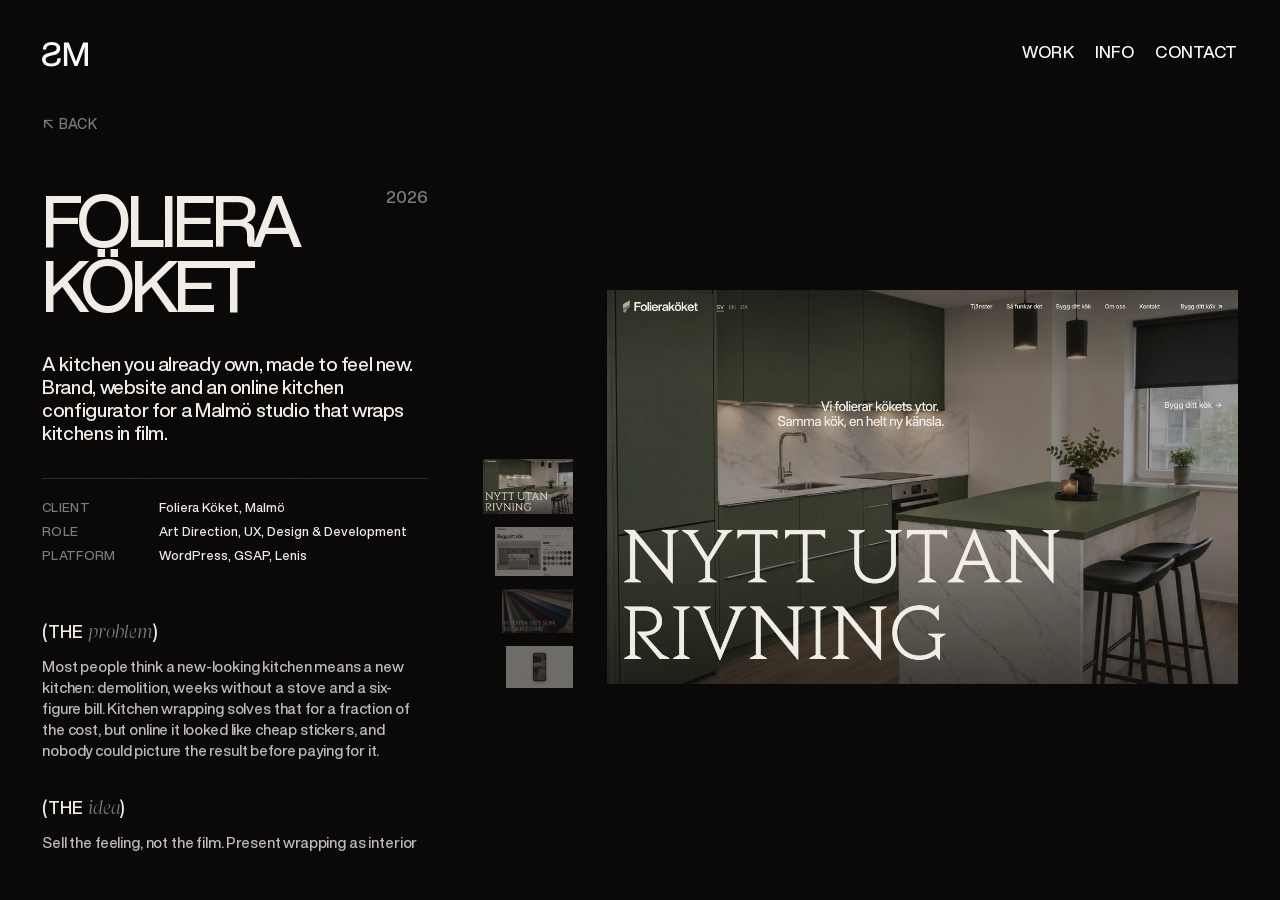
==== work/folierakoket/index.html @ e26faf3f "Portfolio v15: Foliera Köket case page, work list, fade page transitions, phone burger visible" ====
<!doctype html>
<html lang="en">
<head>
  <meta charset="utf-8">
  <meta name="viewport" content="width=device-width, initial-scale=1, viewport-fit=cover">
  <title>Foliera Köket — Studio Milad</title>
  <meta name="description" content="Foliera Köket: art direction, UX, design and development of a trilingual site with a kitchen configurator. Studio Milad, 2026.">
  <meta name="theme-color" content="#060404">
  <link rel="stylesheet" href="../../css/style.css?v=18">
  <link rel="stylesheet" href="../../css/case.css?v=1">
  <script>
    // came here through a link on the site: start under the veil and fade in (art-yakushev)
    try { if (sessionStorage.getItem('ms-nav')) document.documentElement.classList.add('is-arriving'); } catch (e) {}
  </script>
</head>
<body class="page-case">
  <nav class="topnav is-on" aria-label="Main">
    <a class="logo" href="../../" aria-label="Studio Milad"><svg viewBox="-17 -728 1397 744" aria-hidden="true"><path d="M260 16L260 16Q401 16 480 -48Q558 -112 559 -235L559 -235L452 -235Q449 -75 258 -75L258 -75Q179 -75 137 -105Q94 -136 94 -194L94 -194Q94 -241 129 -266Q164 -292 255 -312L255 -312L316 -325Q426 -347 482 -397Q538 -447 538 -535Q538 -623 470 -675Q402 -728 286 -728L286 -728Q146 -728 76 -668Q5 -608 3 -503L3 -503L109 -503Q114 -572 155 -604Q195 -637 285 -637L285 -637Q355 -637 392 -611Q429 -585 429 -537L429 -537Q429 -488 396 -463L396 -463Q363 -436 274 -417L274 -417L212 -404Q90 -378 37 -329Q-17 -280 -17 -197L-17 -197Q-17 -98 57 -41Q130 16 260 16ZM1090 -343L1090 -343L1231 -712L1380 -712L1380 0L1277 0L1277 -223Q1277 -464 1281 -584L1281 -584Q1260 -520 1221 -419L1221 -419L1060 0L970 0L807 -419Q774 -507 748 -581L748 -581Q752 -462 752 -223L752 -223L752 0L649 0L649 -712L797 -712L943 -333Q988 -215 1016 -132L1016 -132Q1049 -231 1090 -343Z"/></svg></a>
    <span class="topnav__links"><a href="../../#work">Work</a><a href="../../#about">Info</a><a href="../../#contact">Contact</a></span>
  </nav>
  <button class="burger" type="button" aria-label="Menu" aria-expanded="false" aria-controls="menu"><i></i><i></i></button>
  <nav class="menu" id="menu" aria-label="Menu">
    <a href="../../">Home</a><a href="../../#work">Work</a><a href="../../#about">Info</a><a href="../../#contact">Contact</a>
  </nav>

  <main class="case">
    <!-- info (luke-baffait: title + year, text, tags, visit) -->
    <section class="case__info">
      <a class="case__back" href="../../#work">↖ Back</a>

      <h1 class="case__title"><span class="case__mask"><span>Foliera Köket</span></span><sup class="case__year">2026</sup></h1>
      <p class="case__lede">A kitchen you already own, made to feel new. Brand, website and an online kitchen configurator for a Malmö studio that wraps kitchens in film.</p>

      <dl class="case__meta">
        <div><dt>Client</dt><dd>Foliera Köket, Malmö</dd></div>
        <div><dt>Role</dt><dd>Art Direction, UX, Design &amp; Development</dd></div>
        <div><dt>Platform</dt><dd>WordPress, GSAP, Lenis</dd></div>
      </dl>

      <div class="case__story">
        <div class="case__part">
          <h2 class="case__label">(The <em>problem</em>)</h2>
          <p>Most people think a new-looking kitchen means a new kitchen: demolition, weeks without a stove and a six-figure bill. Kitchen wrapping solves that for a fraction of the cost, but online it looked like cheap stickers, and nobody could picture the result before paying for it.</p>
        </div>
        <div class="case__part">
          <h2 class="case__label">(The <em>idea</em>)</h2>
          <p>Sell the feeling, not the film. Present wrapping as interior design, calm and editorial like a magazine spread, and let people design their own kitchen before anyone comes to measure.</p>
        </div>
        <div class="case__part">
          <h2 class="case__label">(The <em>solution</em>)</h2>
          <p>A trilingual site (Swedish, English, Danish) with large serif caps over real kitchens and soft scroll motion. At its heart is “Bygg ditt kök”: pick doors, countertop and handles from over 1&nbsp;000 finishes, see the kitchen change live and send it as a quote request that becomes a PDF quote with the ROT deduction worked out. A separate page speaks to hotels and property owners.</p>
        </div>
      </div>

      <a class="case__visit" href="https://folierakoket.se" target="_blank" rel="noopener">Visit site ↗</a>
    </section>

    <!-- gallery (luke-baffait: thumbnails scroll past, the one in the middle grows and fills the big frame) -->
    <section class="case__gallery" aria-label="Images">
      <div class="case__thumbs"><div class="case__thumbs-in">
        <button type="button" aria-label="Front page"><img src="../../assets/img/work/folierakoket/01-hero.webp" alt=""></button>
        <button type="button" aria-label="Kitchen configurator"><img src="../../assets/img/work/folierakoket/02-bygg-ditt-kok.webp" alt=""></button>
        <button type="button" aria-label="About page"><img src="../../assets/img/work/folierakoket/03-om-oss.webp" alt=""></button>
        <button type="button" aria-label="Phone"><img src="../../assets/img/work/folierakoket/04-mobil.webp" alt=""></button>
      </div></div>
      <figure class="case__sel">
        <img src="../../assets/img/work/folierakoket/01-hero.webp" alt="Foliera Köket front page: NYTT UTAN RIVNING over a green kitchen">
        <img src="../../assets/img/work/folierakoket/01-hero.webp" alt="" aria-hidden="true">
      </figure>
      <!-- phones: the images one after another -->
      <div class="case__stack">
        <img src="../../assets/img/work/folierakoket/01-hero.webp" alt="Front page" loading="lazy">
        <img src="../../assets/img/work/folierakoket/02-bygg-ditt-kok.webp" alt="Kitchen configurator" loading="lazy">
        <img src="../../assets/img/work/folierakoket/03-om-oss.webp" alt="About page" loading="lazy">
        <img src="../../assets/img/work/folierakoket/04-mobil.webp" alt="The site on a phone" loading="lazy">
      </div>
    </section>
  </main>

  <div class="grain" aria-hidden="true"></div>
  <script src="https://cdn.jsdelivr.net/npm/gsap@3.13.0/dist/gsap.min.js"></script>
  <script src="../../js/transition.js?v=1"></script>
  <script src="../../js/case.js?v=1"></script>
</body>
</html>
---- css/style.css ----
@font-face {
  font-family: "Helvetica Now Display";
  src: url("../assets/fonts/HelveticaNowDisplay-Bold.ttf") format("truetype");
  font-weight: 700;
  font-display: swap;
}
@font-face {
  font-family: "Helvetica Now Display";
  src: url("../assets/fonts/HelveticaNowDisplay-Medium.ttf") format("truetype");
  font-weight: 500;
  font-display: swap;
}
/* Apparel Display: the soft italic voice next to the Swiss grotesk */
@font-face {
  font-family: "Apparel Display";
  src: url("../assets/fonts/ApparelDisplay-Italic.otf") format("opentype");
  font-weight: 400;
  font-style: italic;
  font-display: swap;
}

:root {
  --bg: #060404;
  --fg: #f2efe9;
  --ink: #0b0b0b;
  --paper: #efede8;
  --mute: rgba(242, 239, 233, 0.5);
  --line: rgba(242, 239, 233, 0.16);
  --accent: #e2531c;
  --curve: cubic-bezier(0.62, 0.05, 0.01, 0.99);

  --swiss: "Helvetica Now Display", "Helvetica Neue", Helvetica, Arial, sans-serif;
  --serif: "Apparel Display", "Times New Roman", serif;

  --s1: 8px;
  --s2: 13px;
  --s3: 21px;
  --s4: 34px;
  --s5: 55px;
  --s6: 89px;
  --s7: 144px;
  --gut: clamp(16px, 3.3vw, 48px);
}

*, *::before, *::after { box-sizing: border-box; margin: 0; padding: 0; }

html { background: var(--bg); }
body {
  background: var(--bg);
  color: var(--fg);
  font-family: var(--swiss);
  font-weight: 500;
  -webkit-font-smoothing: antialiased;
  overflow-x: hidden;
}
a { color: inherit; text-decoration: none; }
img { -webkit-user-drag: none; }
::selection { background: var(--accent); color: var(--fg); }

em {
  font-family: var(--serif);
  font-style: italic;
  font-weight: 400;
  text-transform: none;
  letter-spacing: -0.01em;
}

.label {
  font-size: 13px;
  letter-spacing: 0.02em;
  text-transform: uppercase;
  color: var(--mute);
}

/* hover: text slides up and repeats */
.roll { display: inline-block; overflow: hidden; vertical-align: top; line-height: 1.15; height: 1.15em; }
.roll > span { display: block; transition: transform 0.6s var(--curve); }
.roll > span::after { content: attr(data-t); display: block; }
a:hover > .roll > span { transform: translateY(-50%); }

/* ---------------- SMOOTH SCROLL (Lenis) ---------------- */
html.lenis, html.lenis body { height: auto; }
.lenis.lenis-smooth { scroll-behavior: auto !important; }
.lenis.lenis-stopped { overflow: hidden; }

/* ---------------- TOP NAV ---------------- */
.topnav {
  position: fixed;
  top: var(--gut);
  left: var(--gut);
  right: var(--gut);
  justify-content: space-between;
  align-items: flex-start;
  line-height: 1;
  z-index: 30;
  display: flex;
  gap: var(--s3);
  font-size: clamp(15px, 1.32vw, 22px);
  letter-spacing: 0.01em;
  text-transform: uppercase;
  color: #fff;
  pointer-events: none;
}
.topnav .logo { opacity: 0; transition: opacity 0.5s var(--curve); }
.topnav__links {
  display: flex;
  gap: var(--s3);
  pointer-events: auto;
  will-change: transform;
  transition: opacity 0.5s var(--curve), visibility 0s;
}
.topnav.is-on { pointer-events: auto; }
.topnav.is-on .logo { opacity: 1; }
/* never shown: the intro's autoAlpha on the bar's children would make it visible, and two white
   copies blending (difference) cancel out into outlines */
.hero__nav { visibility: hidden !important; opacity: 0 !important; }
.hero__nav > span { display: inline-block; height: 1.15em; line-height: 1.15; }   /* same box as the rolling links */
.topnav.is-away .topnav__links { opacity: 0; visibility: hidden; pointer-events: none; transition: opacity 0.5s var(--curve), visibility 0s 0.5s; }
.js .topnav__links { visibility: hidden; }

/* ---------------- HERO ---------------- */
.hero {
  position: relative;
  height: 100svh;
  min-height: 560px;
  overflow: hidden;
  isolation: isolate;
  display: flex;
  flex-direction: column;
  padding: var(--gut) var(--gut) 0;
  background: var(--bg);
}
.hero__gl {
  position: absolute;
  inset: 0;
  width: 100%;
  height: 100%;
  z-index: -1;
  display: block;
}
/* clean header: the logo on the left, the menu top right (art-yakushev) */
.hero__head {
  display: flex;
  justify-content: space-between;
  align-items: center;
  gap: var(--s3);
  font-size: clamp(16px, 1.32vw, 22px);
  line-height: 1.25;
  letter-spacing: -0.01em;
}
.hh__list { list-style: none; padding-left: 0.6em; }
.hh em { font-size: 1.12em; }
.hh--nav {
  display: flex;
  gap: var(--s3);
  text-transform: uppercase;
  letter-spacing: 0.01em;
}
.tl { display: block; overflow: hidden; }
.tl__in { display: block; }

/* STUDIO MILAD: Swiss "Studio" + italic "Milad", as in the footer. JS fits it to the width.
   Desktop: one line, edge to edge. Phone: two centred lines. */
.name {
  display: flex;
  align-items: baseline;
  justify-content: space-between;
  gap: 0.18em;
  font-weight: 500;
  font-size: 17vw;
  line-height: 0.86;
  letter-spacing: -0.055em;
  white-space: nowrap;
}
.name__line {
  display: block;
  clip-path: inset(-0.1em -50vw 0);   /* letters rise from below the line (fully hidden there), never clipped at the sides */
  padding: 0.04em 0.02em 0.1em;
}
.name em { font-size: 1.06em; letter-spacing: -0.025em; }
.wordmark { margin-top: auto; }
.word { display: inline-block; white-space: nowrap; }
.char { display: inline-block; }
.ch { display: inline-block; will-change: transform; }
.flip { display: inline-block; transform: scaleX(-1); }

/* logo: SM with a mirrored S */
.logo { display: inline-block; line-height: 0; }
.logo svg { display: block; height: 1.45em; width: auto; fill: currentColor; overflow: visible; }

/* hairline between STUDIO MILAD and the bar; drawn left to right at the end of the intro */
.rule {
  display: block;
  height: 1px;
  background: currentColor;
  opacity: 0.45;
  transform-origin: 0 50%;
}

.hero__bar {
  display: grid;
  grid-template-columns: 1fr auto 1fr;
  align-items: center;
  padding: var(--s3) 0;
  font-size: clamp(15px, 1.32vw, 22px);
  line-height: 1;
  text-transform: uppercase;
  letter-spacing: 0.01em;
}
.hero__social { display: flex; gap: var(--s2); }
.hero__social i { font-style: normal; opacity: 0.4; }
.hero__down, .hero__nav { justify-self: end; }
.gl { display: inline-block; white-space: pre; }

/* ---------------- ABOUT (art-yakushev) ---------------- */
.about {
  position: relative;
  isolation: isolate;
  padding: var(--s7) var(--gut) calc(32vh + var(--s6));
}
.about__title {
  font-size: 5.5vw;
  line-height: 1.04;
  letter-spacing: -0.035em;
}
.about__title > span { display: block; }
.about__t2 { padding-left: calc(34.6vw - var(--gut)); }
.about__title em { font-size: 1.08em; letter-spacing: -0.02em; }
.about__info {
  display: grid;
  grid-template-columns: repeat(6, 1fr);
  column-gap: 3.8vw;
  margin-top: 9vw;
  font-size: clamp(16px, 1.3vw, 22px);
  line-height: 1.32;
  letter-spacing: -0.005em;
}
.about__label { grid-column: 3; }
.about__copy { grid-column: 4 / span 2; max-width: 30em; }
.about__copy p + p { margin-top: 1em; }
/* the photo: absolute, left edge, behind the statement; two-speed parallax in JS */
.about__photo {
  position: absolute;
  z-index: -1;
  left: 0;
  top: calc(var(--s7) + 3.3vw);
  width: 42vw;
  height: 48vw;
  overflow: hidden;
}
.about__img {
  position: absolute;
  left: 0;
  top: -24vh;
  width: 100%;
  height: calc(100% + 24vh);
  object-fit: cover;
  object-position: 62% 40%;
  transform: scale(1.12);
  will-change: transform;
}

.link-line {
  display: inline-block;
  margin-top: 2.4em;
  padding-bottom: 2px;
  background: linear-gradient(currentColor, currentColor) 0 100% / 100% 1px no-repeat;
  transition: background-size 0.6s var(--curve);
}
.link-line:hover { background-size: 0% 1px; background-position: 100% 100%; }

/* ---------------- WORK ---------------- */
.work { position: relative; padding: var(--s6) var(--gut) var(--s7); }
.work__head {
  display: flex;
  justify-content: space-between;
  align-items: flex-end;
  margin-bottom: var(--s4);
}
.section-title {
  font-weight: 500;
  font-size: clamp(56px, 8vw, 150px);
  line-height: 0.9;
  letter-spacing: -0.05em;
}
.section-title .paren { font-weight: 500; margin-left: 0.06em; }
.section-title em { font-size: 1.02em; letter-spacing: -0.02em; padding: 0 0.04em; }
.work__empty {
  height: min(50vw, 66vh);
  display: grid;
  place-content: center;
  border-top: 1px solid var(--line);
  border-bottom: 1px solid var(--line);
}
.work__empty-text {
  font-family: var(--serif);
  font-style: italic;
  font-size: clamp(32px, 5vw, 96px);
  letter-spacing: -0.02em;
  color: var(--mute);
}

/* ---------------- SKILLS ---------------- */
.skills {
  position: relative;
  padding: var(--s7) var(--gut);
  background:
    radial-gradient(60% 50% at 85% 20%, rgba(170, 30, 16, 0.55), transparent 70%),
    radial-gradient(50% 60% at 10% 90%, rgba(120, 14, 10, 0.45), transparent 70%),
    var(--bg);
}
.skills__intro { text-align: center; }
.skills__kicker { font-size: 18px; text-transform: uppercase; letter-spacing: 0.02em; color: var(--fg); }
.skills__kicker em { color: var(--mute); }
.skills__title {
  margin-top: var(--s3);
  font-weight: 500;
  font-size: clamp(56px, 10vw, 190px);
  line-height: 0.86;
  letter-spacing: -0.055em;
  text-transform: uppercase;
}
.skills__title span { display: block; }

.skills__body {
  display: grid;
  grid-template-columns: 1fr 2fr;
  gap: var(--s5);
  margin-top: var(--s7);
}
.skills__sticky { position: relative; }
.skills__card {
  position: sticky;
  top: 18vh;
  aspect-ratio: 4 / 5;
  max-width: 340px;
  margin-left: auto;
  overflow: hidden;
}
.skills__card img { position: absolute; inset: 0; width: 100%; height: 100%; object-fit: cover; }
.skills__card .skills__paint { object-fit: contain; transform: scale(1.3); }

.skills__group {
  display: grid;
  grid-template-columns: 1fr 2fr;
  gap: var(--s4);
  padding-bottom: var(--s6);
}
.skills__label {
  text-align: right;
  font-size: clamp(22px, 1.9vw, 34px);
  line-height: 1.2;
  padding-top: 0.12em;
}
.skills__group li {
  list-style: none;
  font-size: clamp(26px, 2.6vw, 48px);
  line-height: 1.12;
  letter-spacing: -0.03em;
  opacity: 0.22;
  transition: opacity 0.5s var(--curve), transform 0.5s var(--curve);
}
.skills__group li.is-on { opacity: 1; transform: translateX(0.15em); }

/* ---------------- FOOTER (art-yakushev) ---------------- */
.foot {
  --mk: 21vw;                           /* size of the SM–26 mark */
  position: relative;
  isolation: isolate;
  background: #000;
}
/* the colour field: sticks to the screen while the footer passes over it */
.foot__bg {
  position: sticky;
  top: 0;
  height: 100svh;
  margin-bottom: -100svh;
  overflow: hidden;
}
.foot__gl { display: block; width: 100%; height: 100%; }
.foot__ghost {
  position: absolute;
  inset: -10%;
  opacity: 0;
  will-change: transform, opacity;
  pointer-events: none;
}
.foot__ghost img {
  width: 100%;
  height: 100%;
  object-fit: cover;
  object-position: 50% 35%;
  filter: blur(24px) saturate(1.2);
}
.foot__ghost--sil img {                             /* full width, head and shoulders in frame, top and bottom fading out */
  object-position: 50% 28%;
  -webkit-mask-image: linear-gradient(transparent, #000 18%, #000 82%, transparent);
          mask-image: linear-gradient(transparent, #000 18%, #000 82%, transparent);
}
.foot__ghost { mix-blend-mode: screen; }               /* the red portrait lights the field; the silhouette reads as backlit */

/* all hero and closing-screen text inverts against whatever moves behind it */
.hero > .hero__head, .hero > .wordmark, .hero > .rule, .hero > .hero__bar,
.foot__end > .foot__head, .foot__end > .foot__name, .foot__end > .rule, .foot__end > .foot__bar,
.topnav {
  mix-blend-mode: difference;
  will-change: transform;               /* own layer: Safari otherwise only blends after a repaint (e.g. on hover) */
}

.foot__panel { position: relative; }
/* black with the mark in white, multiplied: black hides the field, white lets it through */
.foot__cover {
  position: absolute;
  inset: 0;
  display: flex;
  align-items: flex-end;
  padding: 0 var(--gut) var(--s4);
  overflow: hidden;
}
/* the svg is a huge black sheet with the letters cut out (no blend modes, works in every browser) */
.foot__mark {
  display: block;
  width: calc(var(--mk) * 1.604);
  height: auto;
  overflow: visible;
  fill: #000;
}

.foot__content {
  position: relative;
  z-index: 1;
  display: grid;
  grid-template-columns: repeat(12, 1fr);
  column-gap: 3.8vw;
  min-height: calc(var(--mk) * 1.72 + var(--s6));
  padding: var(--s5) var(--gut) var(--s4);
  border-top: 1px solid var(--line);
}
.foot__info { grid-column: 7 / -1; display: grid; gap: 0; align-content: start; }
.foot__info > div { display: grid; grid-template-columns: 1fr 2fr; column-gap: 2.6vw; align-items: baseline; }
.foot__info .foot__gap { margin-top: var(--s4); }
.foot__info dt { text-align: right; font-size: clamp(22px, 2.2vw, 40px); }
.foot__info dd { font-size: clamp(22px, 2.2vw, 40px); letter-spacing: -0.03em; line-height: 1.18; }
.foot__info dd a { display: block; width: fit-content; }
.foot__info dd a .roll { height: 1.18em; }
.foot__nav {
  grid-column: 6 / span 2;
  align-self: end;
  display: flex;
  flex-direction: column;
  font-size: clamp(16px, 1.3vw, 22px);
}
.foot__nav a { width: fit-content; }
.foot__copy { grid-column: 9 / -1; align-self: end; font-size: clamp(16px, 1.3vw, 22px); }
.foot__markspace { display: none; }

/* the closing screen: a copy of the hero over the colour field */
.foot__end {
  position: relative;
  height: 100svh;
  min-height: 560px;
  display: flex;
  flex-direction: column;
  padding: var(--gut) var(--gut) 0;
  overflow: hidden;                     /* the letters start below the screen: never let them make the page taller */
}
.foot__name { margin-top: auto; }
.foot__bar .hero__down { white-space: nowrap; }
.shuf .char { opacity: 0; }

/* ---------------- LOADER (from the coming-soon page) ---------------- */
.loader, .loader-trail { position: fixed; inset: 0; display: none; }
.js .loader, .js .loader-trail { display: block; }
.loader-trail { z-index: 98; background: var(--accent); transition: transform 1.25s var(--curve) 0.13s; }
.loader { z-index: 99; color: var(--fg); }
.loader::before {
  content: "";
  position: absolute;
  inset: 0;
  z-index: -1;
  background: #000;
  transition: transform 1.25s var(--curve);
}
.loader.is-out::before,
.loader.is-out + .loader-trail,
.loader-trail.is-out { transform: translate3d(0, -100%, 0); }
.loader.is-out .loader__label,
.loader.is-out .loader__count { opacity: 0; }
.loader__label {
  position: absolute;
  top: var(--s3);
  left: var(--s3);
  font-size: clamp(var(--s3), 1.618vw, var(--s4));
  line-height: 1.15;
  letter-spacing: 0.01em;
  transition: opacity 0.7s var(--curve);
}
.loader__count {
  position: absolute;
  right: var(--s3);
  bottom: var(--s3);
  width: 2em;
  height: 0.875em;
  overflow: hidden;
  display: flex;
  flex-direction: column;
  align-items: flex-end;
  font-size: clamp(var(--s6), 9vw, 233px);
  line-height: 0.875;
  letter-spacing: -0.03em;
  font-variant-numeric: tabular-nums;
  white-space: pre;
  will-change: transform;
  transition: transform 1.25s var(--curve), opacity 0.7s var(--curve);
}
.loader__val { display: flex; flex-shrink: 0; height: 0.875em; }
.loader__val > span { display: inline-block; transform: translate3d(0, 0, 0); }
.loader__val.flip > span { transition: transform 1.25s var(--curve); transform: translate3d(0, -100%, 0); }
.loader__val.flip > span:nth-child(3) { transition-delay: 0.09s; }
.loader__val.flip.max-top > span:nth-child(3) { transition-delay: 0.11s; }
.loader__val.flip.max-val > span:nth-child(2) { transition-delay: 45ms; }
.js.is-loading, .js.is-loading body { overflow: hidden; }

/* ---------------- GRAIN ---------------- */
.grain {
  position: fixed;
  inset: -50%;
  pointer-events: none;
  z-index: 50;
  opacity: 0.06;
  background-image: url("data:image/svg+xml;utf8,<svg xmlns='http://www.w3.org/2000/svg' width='160' height='160'><filter id='n'><feTurbulence type='fractalNoise' baseFrequency='.9' numOctaves='2' stitchTiles='stitch'/></filter><rect width='100%' height='100%' filter='url(%23n)'/></svg>");
}


.js .hero > .hero__head, .js .wordmark, .js .hero > .hero__bar, .js .hero > .rule { visibility: hidden; }

/* ---------------- SMALL SCREENS ---------------- */
@media (max-width: 860px) {
  .topnav { font-size: 16px; }
  .topnav__links, .hh--nav { display: none; }
  .burger { display: block; }
  .hero__bar { grid-template-columns: 1fr auto; }
  .hero__social { display: none; }

  /* STUDIO / MILAD: two big centred lines */
  .name { flex-direction: column; align-items: center; gap: 0; line-height: 0.84; }
  .name__line { text-align: center; }

  /* about: statement, info, then the photo */
  .about { padding: var(--s6) var(--gut) var(--s6); }
  .about__title { font-size: 9.4vw; line-height: 1.06; }
  .about__title > span { display: inline; }
  .about__t2 { padding-left: 0; }
  .about__info { grid-template-columns: 1fr; row-gap: var(--s3); margin-top: var(--s5); font-size: 17px; }
  .about__label, .about__copy { grid-column: 1; }
  .about__photo {
    position: relative;
    top: auto;
    z-index: 0;
    width: 100vw;
    height: 118vw;
    margin: var(--s5) calc(-1 * var(--gut)) 0;
  }
  .about__img { top: -8vh; height: calc(100% + 8vh); transform: scale(1.04); object-position: 60% 50%; }

  .skills__body { grid-template-columns: 1fr; }
  .skills__sticky { display: none; }
  .skills__group { grid-template-columns: 1fr; gap: var(--s2); }
  .skills__label { text-align: left; }

  .foot { --mk: 46vw; }
  .foot__content { grid-template-columns: 1fr; row-gap: var(--s4); min-height: 0; }
  .foot__info, .foot__nav, .foot__copy { grid-column: 1; }
  .foot__info > div { grid-template-columns: 1fr 2.2fr; }
  .foot__markspace { display: block; height: calc(var(--mk) * 1.66); }
  .foot__end .hero__bar { grid-template-columns: 1fr auto; }
}

/* ---------------- PHONE MENU (art-yakushev: burger top right, full-screen links) ---------------- */
.burger {
  display: none;
  position: fixed;
  top: var(--gut);
  right: var(--gut);
  z-index: 40;
  width: 30px;
  height: 24px;
  padding: 0;
  border: 0;
  background: none;
  color: #fff;
  cursor: pointer;
  mix-blend-mode: difference;
  transition: opacity 0.6s var(--curve);
}
.burger i {
  position: absolute;
  left: 0;
  right: 0;
  height: 1.5px;
  background: currentColor;
  transition: transform 0.6s var(--curve), top 0.6s var(--curve);
}
.burger i:first-child { top: 7px; }
.burger i:last-child { top: 16px; }
.menu-open .burger i:first-child { top: 11px; transform: rotate(45deg); }
.menu-open .burger i:last-child { top: 11px; transform: rotate(-45deg); }
.js.is-loading .burger { opacity: 0; pointer-events: none; }
@media (max-width: 860px) { .burger { display: block; } }   /* after the base rule, or display: none wins */

.menu {
  position: fixed;
  inset: 0;
  z-index: 35;
  display: flex;
  flex-direction: column;
  justify-content: flex-end;
  padding: var(--gut) var(--gut) var(--s5);
  background: var(--bg);
  font-size: 15vw;
  font-weight: 500;
  line-height: 1;
  letter-spacing: -0.04em;
  text-transform: uppercase;
  visibility: hidden;
  opacity: 0;
  transition: opacity 0.6s var(--curve), visibility 0s 0.6s;
}
.menu a { width: fit-content; transform: translateY(30%); transition: transform 0.8s var(--curve); }
.menu-open .menu { visibility: visible; opacity: 1; transition: opacity 0.6s var(--curve); }
.menu-open .menu a { transform: none; }
.menu-open, .menu-open body { overflow: hidden; }

@media (prefers-reduced-motion: reduce) {
  .grain { display: none; }
}
---- css/case.css ----
/* ---------------- CASE PAGE (luke-baffait layout) ----------------
   Desktop: one screen. Info on the left; a strip of thumbnails that scrolls past, and the big frame showing
   the one in the middle. Phones: info, then the images one after another. */
.page-case .topnav .logo, .page-case .topnav__links { opacity: 1; visibility: visible; }

.case {
  display: grid;
  grid-template-columns: minmax(0, 1fr) 7vw minmax(0, 1.55fr);
  column-gap: var(--s4);
  height: 100svh;
  padding: calc(var(--gut) * 2 + 32px) var(--gut) var(--gut);
  overflow: hidden;
}

/* info */
.case__info {
  display: flex;
  flex-direction: column;
  min-height: 0;
  overflow-y: auto;
  scrollbar-width: none;
  padding-right: var(--s3);
}
.case__info::-webkit-scrollbar { display: none; }
.case__back {
  width: fit-content;
  font-size: clamp(14px, 1.1vw, 18px);
  text-transform: uppercase;
  letter-spacing: 0.02em;
  color: var(--mute);
  transition: color 0.4s var(--curve);
}
.case__back:hover { color: var(--fg); }

.case__title {
  display: flex;
  align-items: flex-start;
  gap: 0.12em;
  margin-top: var(--s5);
  font-weight: 500;
  font-size: clamp(48px, 5.6vw, 108px);
  line-height: 0.9;
  letter-spacing: -0.055em;
  text-transform: uppercase;
}
.case__mask { display: block; overflow: hidden; padding-top: 0.14em; margin-top: -0.14em; }  /* room for the Ö dots */
.case__mask > span { display: block; }
.case__year {
  font-size: 0.24em;
  letter-spacing: 0;
  line-height: 1;
  color: var(--mute);
  vertical-align: top;
}

.case__lede {
  max-width: 34ch;
  margin-top: var(--s4);
  font-size: clamp(18px, 1.5vw, 26px);
  line-height: 1.2;
  letter-spacing: -0.02em;
}

.case__meta {
  display: grid;
  gap: var(--s1);
  margin-top: var(--s4);
  padding-top: var(--s3);
  border-top: 1px solid var(--line);
  font-size: clamp(13px, 0.95vw, 16px);
}
.case__meta > div { display: grid; grid-template-columns: 9em 1fr; }
.case__meta dt { text-transform: uppercase; letter-spacing: 0.02em; color: var(--mute); }

.case__story { display: grid; gap: var(--s4); margin-top: var(--s5); }
.case__label { font-size: 18px; font-weight: 500; text-transform: uppercase; letter-spacing: 0.02em; }
.case__label em { color: var(--mute); }
.case__part p {
  max-width: 46ch;
  margin-top: var(--s2);
  font-size: clamp(15px, 1.05vw, 18px);
  line-height: 1.4;
  letter-spacing: -0.01em;
  color: rgba(242, 239, 233, 0.78);
}

.case__visit {
  width: fit-content;
  margin-top: var(--s5);
  padding-bottom: 2px;
  font-size: clamp(16px, 1.32vw, 22px);
  text-transform: uppercase;
  letter-spacing: 0.01em;
  border-bottom: 1px solid currentColor;
}

/* gallery */
.case__gallery { display: contents; }
.case__thumbs {
  position: relative;
  min-height: 0;
  overflow: hidden;
  cursor: grab;
  -webkit-mask-image: linear-gradient(transparent, #000 18%, #000 82%, transparent);
          mask-image: linear-gradient(transparent, #000 18%, #000 82%, transparent);
}
.case__thumbs-in { display: flex; flex-direction: column; align-items: flex-end; gap: var(--s2); will-change: transform; }
.case__thumbs button {
  display: block;
  width: 100%;
  padding: 0;
  border: 0;
  background: none;
  cursor: pointer;
  opacity: 0.45;
  transition: opacity 0.5s var(--curve);
}
.case__thumbs button.is-on { opacity: 1; }
.case__thumbs img { display: block; width: 100%; aspect-ratio: 16 / 10; object-fit: cover; }

.case__sel {
  position: relative;
  align-self: center;
  aspect-ratio: 16 / 10;
  max-height: 100%;
  overflow: hidden;
  background: #0d0b0b;
}
.case__sel img {
  position: absolute;
  inset: 0;
  width: 100%;
  height: 100%;
  object-fit: cover;
}
.case__sel img:last-child { opacity: 0; }
.case__stack { display: none; }

/* phones: plain flow */
@media (max-width: 860px) {
  .case {
    display: block;
    height: auto;
    overflow: visible;
    padding: calc(var(--gut) * 2 + 32px) var(--gut) var(--s6);
  }
  .case__info { overflow: visible; padding-right: 0; }
  .case__title { font-size: 13.4vw; margin-top: var(--s4); }
  .case__meta > div { grid-template-columns: 7.5em 1fr; }
  .case__thumbs, .case__sel { display: none; }
  .case__stack { display: grid; gap: var(--s2); margin-top: var(--s5); }
  .case__stack img { display: block; width: 100%; height: auto; }
}

/* ---------------- WORK LIST (front page) ---------------- */
.wk {
  position: relative;
  display: grid;
  grid-template-columns: 3em 1fr auto 5em;
  align-items: baseline;
  column-gap: var(--s3);
  padding: var(--s4) 0;
  border-top: 1px solid var(--line);
  border-bottom: 1px solid var(--line);
}
.wk__no, .wk__type, .wk__year { font-size: clamp(14px, 1.1vw, 18px); text-transform: uppercase; letter-spacing: 0.02em; color: var(--mute); }
.wk__year { text-align: right; }
.wk__name {
  font-size: clamp(44px, 7vw, 132px);
  line-height: 0.9;
  letter-spacing: -0.055em;
  text-transform: uppercase;
  transition: transform 0.8s var(--curve);
}
.wk__img {
  position: absolute;
  top: 50%;
  right: 18%;
  width: clamp(220px, 26vw, 460px);
  aspect-ratio: 16 / 10;
  object-fit: cover;
  pointer-events: none;
  opacity: 0;
  transform: translate3d(0, -40%, 0) scale(0.92);
  clip-path: inset(18% 18% 18% 18%);
  transition: opacity 0.6s var(--curve), transform 0.9s var(--curve), clip-path 0.9s var(--curve);
}
.wk:hover .wk__img { opacity: 1; transform: translate3d(0, -50%, 0); clip-path: inset(0); }
.wk:hover .wk__name { transform: translateX(0.12em); }
@media (max-width: 860px) {
  .wk { grid-template-columns: 2.2em 1fr auto; row-gap: var(--s2); }
  .wk__type { display: none; }
  .wk__img {
    position: static;
    grid-column: 1 / -1;
    width: 100%;
    opacity: 1;
    transform: none;
    clip-path: none;
  }
}

/* ---------------- PAGE TRANSITION (art-yakushev: fade out, fade in) ---------------- */
.veil {
  position: fixed;
  inset: 0;
  z-index: 97;
  background: var(--bg);
  opacity: 0;
  pointer-events: none;
  transition: opacity 0.6s var(--curve);
}
.is-leaving .veil { opacity: 1; pointer-events: auto; }
.is-arriving .veil { opacity: 1; transition: none; }
.is-arriving .loader, .is-arriving .loader-trail { display: none; }
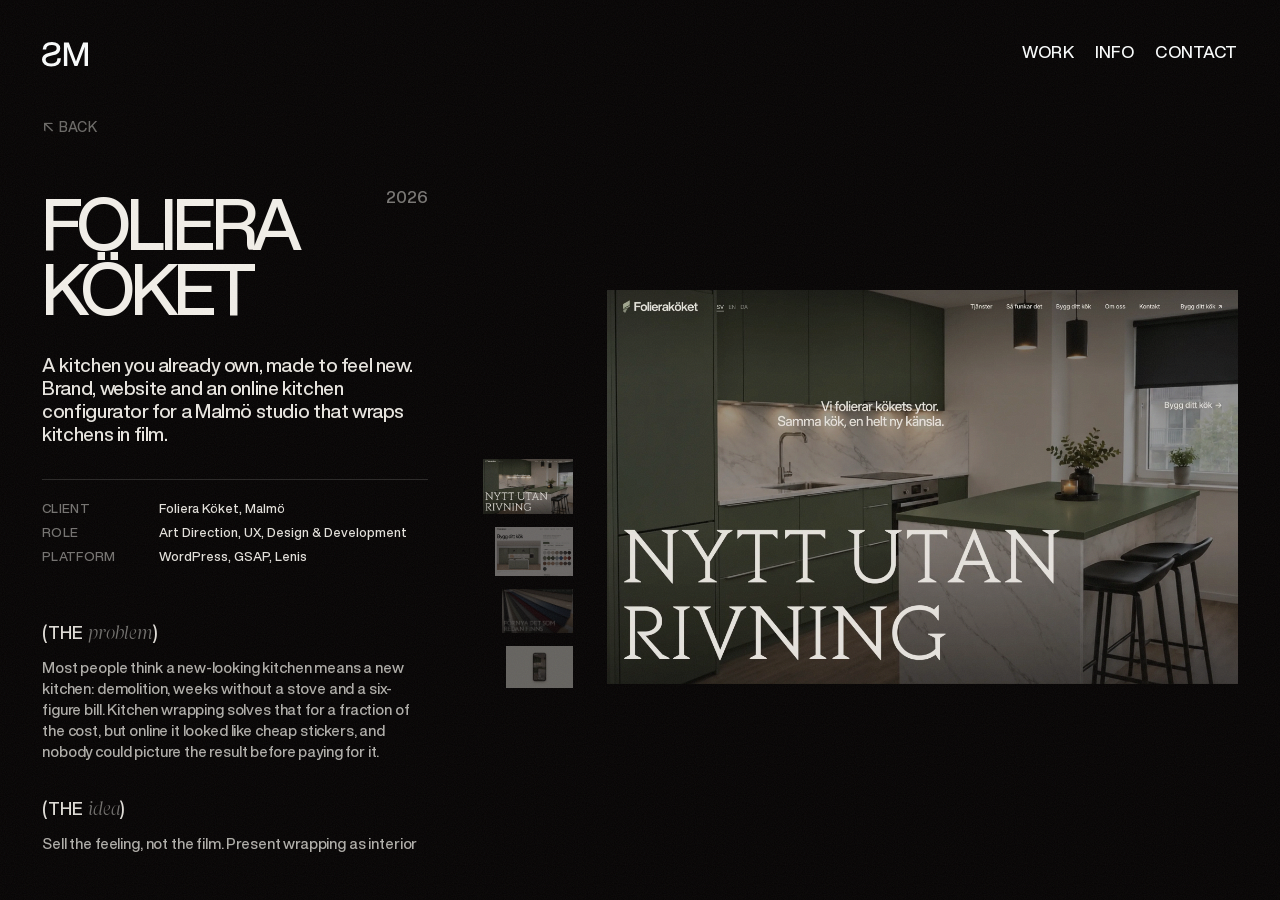
==== commit 1492d42b: "Portfolio v17: Halvljus concept case (CC0 photos), list scrolls past a fixed preview" ====
--- a/work/folierakoket/index.html
+++ b/work/folierakoket/index.html
@@ -7,7 +7,7 @@
   <meta name="description" content="Foliera Köket: art direction, UX, design and development of a trilingual site with a kitchen configurator. Studio Milad, 2026.">
   <meta name="theme-color" content="#060404">
   <link rel="stylesheet" href="../../css/style.css?v=18">
-  <link rel="stylesheet" href="../../css/case.css?v=1">
+  <link rel="stylesheet" href="../../css/case.css?v=5">
   <script>
     // came here through a link on the site: start under the veil and fade in (art-yakushev)
     try { if (sessionStorage.getItem('ms-nav')) document.documentElement.classList.add('is-arriving'); } catch (e) {}
--- a/css/case.css
+++ b/css/case.css
@@ -152,52 +152,84 @@
   .case__stack img { display: block; width: 100%; height: auto; }
 }
 
-/* ---------------- WORK LIST (front page) ---------------- */
-.wk {
-  position: relative;
+/* ---------------- WORK LIST (front page, luke-baffait) ----------------
+   Left: the titles, dim, the one in the middle of the screen bright and the others pushed right by their
+   distance from it. Right: a sticky preview card (date, "Preview", cover) that tilts with the mouse. */
+.wl {
   display: grid;
-  grid-template-columns: 3em 1fr auto 5em;
-  align-items: baseline;
-  column-gap: var(--s3);
-  padding: var(--s4) 0;
-  border-top: 1px solid var(--line);
-  border-bottom: 1px solid var(--line);
-}
-.wk__no, .wk__type, .wk__year { font-size: clamp(14px, 1.1vw, 18px); text-transform: uppercase; letter-spacing: 0.02em; color: var(--mute); }
-.wk__year { text-align: right; }
-.wk__name {
-  font-size: clamp(44px, 7vw, 132px);
-  line-height: 0.9;
-  letter-spacing: -0.055em;
-  text-transform: uppercase;
-  transition: transform 0.8s var(--curve);
-}
-.wk__img {
-  position: absolute;
-  top: 50%;
-  right: 18%;
-  width: clamp(220px, 26vw, 460px);
-  aspect-ratio: 16 / 10;
-  object-fit: cover;
+  grid-template-columns: 1fr 1fr;
+}
+/* the titles scroll through the middle of the screen; the preview column stays put beside them */
+.wl__list {
+  display: flex;
+  flex-direction: column;
+  padding: 50vh 0 calc(50vh - 64px);
+}
+.wl__item {
+  width: 100%;
+  padding: 0.5em 0;
+  border-bottom: 1px solid rgba(242, 239, 233, 0.08);
+  font-size: clamp(32px, 4vw, 64px);
+  line-height: 1.2;
+  letter-spacing: -0.03em;
+  white-space: nowrap;
+  color: rgba(242, 239, 233, 0.2);
+  transition: color 0.5s ease;
+  will-change: transform;
+}
+.wl__item:first-child { border-top: 1px solid rgba(242, 239, 233, 0.08); }
+.wl__item.is-on { color: var(--fg); }
+.wl__preview {
+  position: sticky;
+  top: 0;
+  height: 100vh;
+  display: flex;
+  align-items: center;
+  justify-content: center;
+  perspective: 800px;
+}
+.wl__card {
+  display: block;
+  width: min(30vw, 440px);
+  opacity: 0;
+  cursor: none;
+  will-change: transform;
+  transform-style: preserve-3d;
+}
+.wl__meta {
+  display: flex;
+  justify-content: space-between;
+  margin-bottom: 0.6rem;
+  font-size: 12px;
+  letter-spacing: 0.1em;
+  text-transform: uppercase;
+  color: var(--mute);
+}
+.wl__cover { display: block; width: 100%; height: auto; aspect-ratio: 16 / 10; object-fit: cover; }
+.wl__cursor {
+  position: fixed;
+  top: 0;
+  left: 0;
+  z-index: 60;
+  padding: 1em 1.6em;
+  border-radius: 50px;
+  background: var(--fg);
+  color: var(--bg);
+  font-size: 11px;
+  letter-spacing: 0.08em;
+  text-transform: uppercase;
+  white-space: nowrap;
   pointer-events: none;
   opacity: 0;
-  transform: translate3d(0, -40%, 0) scale(0.92);
-  clip-path: inset(18% 18% 18% 18%);
-  transition: opacity 0.6s var(--curve), transform 0.9s var(--curve), clip-path 0.9s var(--curve);
-}
-.wk:hover .wk__img { opacity: 1; transform: translate3d(0, -50%, 0); clip-path: inset(0); }
-.wk:hover .wk__name { transform: translateX(0.12em); }
+  transform: translate(-50%, -50%);
+  transition: opacity 0.3s ease;
+}
+.wl__cursor.is-on { opacity: 1; }
 @media (max-width: 860px) {
-  .wk { grid-template-columns: 2.2em 1fr auto; row-gap: var(--s2); }
-  .wk__type { display: none; }
-  .wk__img {
-    position: static;
-    grid-column: 1 / -1;
-    width: 100%;
-    opacity: 1;
-    transform: none;
-    clip-path: none;
-  }
+  .wl { display: block; min-height: 0; }
+  .wl__list { position: relative; height: auto; }
+  .wl__item { white-space: normal; font-size: clamp(28px, 8vw, 40px); color: var(--fg); }
+  .wl__preview, .wl__cursor { display: none; }
 }
 
 /* ---------------- PAGE TRANSITION (art-yakushev: fade out, fade in) ---------------- */
@@ -213,3 +245,4 @@
 .is-leaving .veil { opacity: 1; pointer-events: auto; }
 .is-arriving .veil { opacity: 1; transition: none; }
 .is-arriving .loader, .is-arriving .loader-trail { display: none; }
+.case__visit--note { border-bottom: 0; color: var(--mute); }
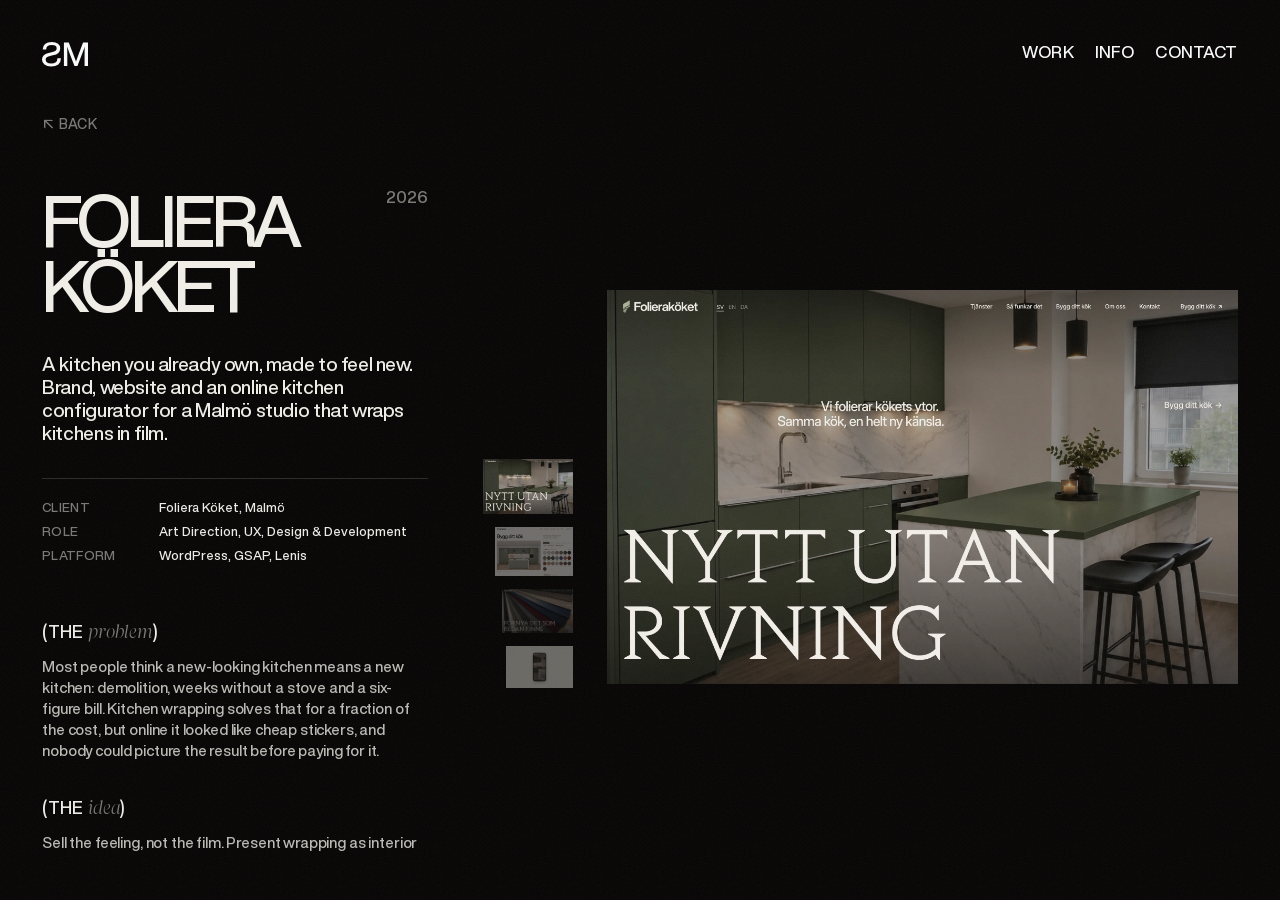
==== commit a1b1ff91: "Portfolio v18.1: a reload always starts at the top" ====
--- a/work/folierakoket/index.html
+++ b/work/folierakoket/index.html
@@ -9,6 +9,12 @@
   <link rel="stylesheet" href="../../css/style.css?v=18">
   <link rel="stylesheet" href="../../css/case.css?v=5">
   <script>
+    // a reload always starts at the top: no restored scroll position, no jump to a #section
+    if ('scrollRestoration' in history) history.scrollRestoration = 'manual';
+    try {
+      var nav = performance.getEntriesByType('navigation')[0];
+      if (nav && nav.type === 'reload' && location.hash) history.replaceState(null, '', location.pathname + location.search);
+    } catch (e) {}
     // came here through a link on the site: start under the veil and fade in (art-yakushev)
     try { if (sessionStorage.getItem('ms-nav')) document.documentElement.classList.add('is-arriving'); } catch (e) {}
   </script>
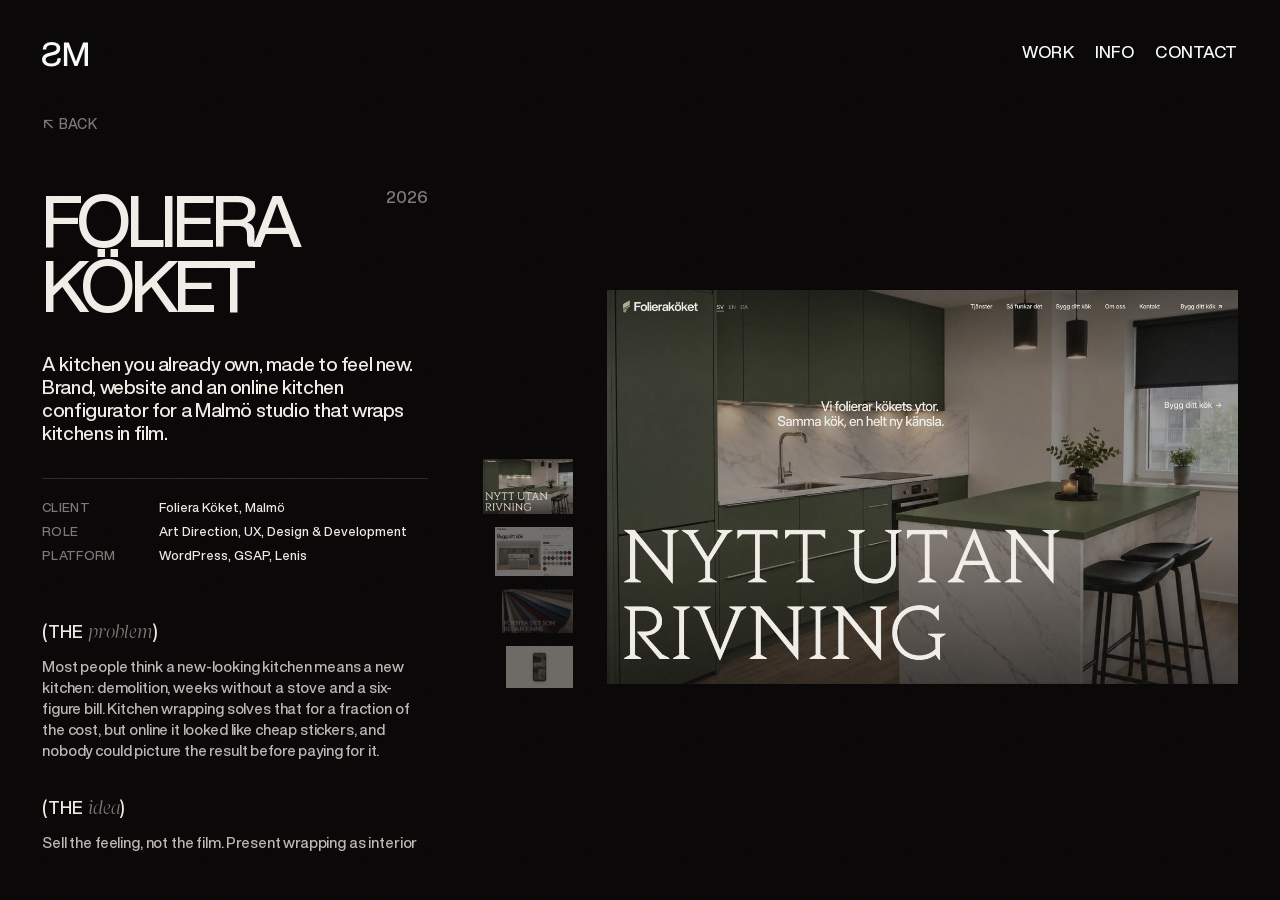
==== commit 9dc9694c: "Portfolio v20" ====
--- a/work/folierakoket/index.html
+++ b/work/folierakoket/index.html
@@ -6,8 +6,8 @@
   <title>Foliera Köket — Studio Milad</title>
   <meta name="description" content="Foliera Köket: art direction, UX, design and development of a trilingual site with a kitchen configurator. Studio Milad, 2026.">
   <meta name="theme-color" content="#060404">
-  <link rel="stylesheet" href="../../css/style.css?v=18">
-  <link rel="stylesheet" href="../../css/case.css?v=5">
+  <link rel="stylesheet" href="../../css/style.css?v=20">
+  <link rel="stylesheet" href="../../css/case.css?v=6">
   <script>
     // a reload always starts at the top: no restored scroll position, no jump to a #section
     if ('scrollRestoration' in history) history.scrollRestoration = 'manual';
--- a/css/style.css
+++ b/css/style.css
@@ -101,7 +101,9 @@
   color: #fff;
   pointer-events: none;
 }
-.topnav .logo { opacity: 0; transition: opacity 0.5s var(--curve); }
+.topnav .logo { pointer-events: auto; }
+.js .topnav .logo { visibility: hidden; }             /* until the intro brings it in */
+.hero__head .logo { visibility: hidden !important; }  /* the fixed one sits right on top of these */
 .topnav__links {
   display: flex;
   gap: var(--s3);
@@ -110,7 +112,6 @@
   transition: opacity 0.5s var(--curve), visibility 0s;
 }
 .topnav.is-on { pointer-events: auto; }
-.topnav.is-on .logo { opacity: 1; }
 /* never shown: the intro's autoAlpha on the bar's children would make it visible, and two white
    copies blending (difference) cancel out into outlines */
 .hero__nav { visibility: hidden !important; opacity: 0 !important; }
@@ -374,7 +375,9 @@
   position: sticky;
   top: 0;
   height: 100svh;
+  height: 100lvh;
   margin-bottom: -100svh;
+  margin-bottom: -100lvh;
   overflow: hidden;
 }
 .foot__gl { display: block; width: 100%; height: 100%; }
@@ -458,6 +461,7 @@
 .foot__end {
   position: relative;
   height: 100svh;
+  height: 100lvh;
   min-height: 560px;
   display: flex;
   flex-direction: column;
@@ -465,6 +469,7 @@
   overflow: hidden;                     /* the letters start below the screen: never let them make the page taller */
 }
 .foot__name { margin-top: auto; }
+@supports (height: 100dvh) { .foot__end { padding-bottom: calc(100lvh - 100dvh); } }
 .foot__bar .hero__down { white-space: nowrap; }
 .shuf .char { opacity: 0; }
 
--- a/css/case.css
+++ b/css/case.css
@@ -227,7 +227,7 @@
 .wl__cursor.is-on { opacity: 1; }
 @media (max-width: 860px) {
   .wl { display: block; min-height: 0; }
-  .wl__list { position: relative; height: auto; }
+  .wl__list { position: relative; height: auto; padding: 0; }
   .wl__item { white-space: normal; font-size: clamp(28px, 8vw, 40px); color: var(--fg); }
   .wl__preview, .wl__cursor { display: none; }
 }
